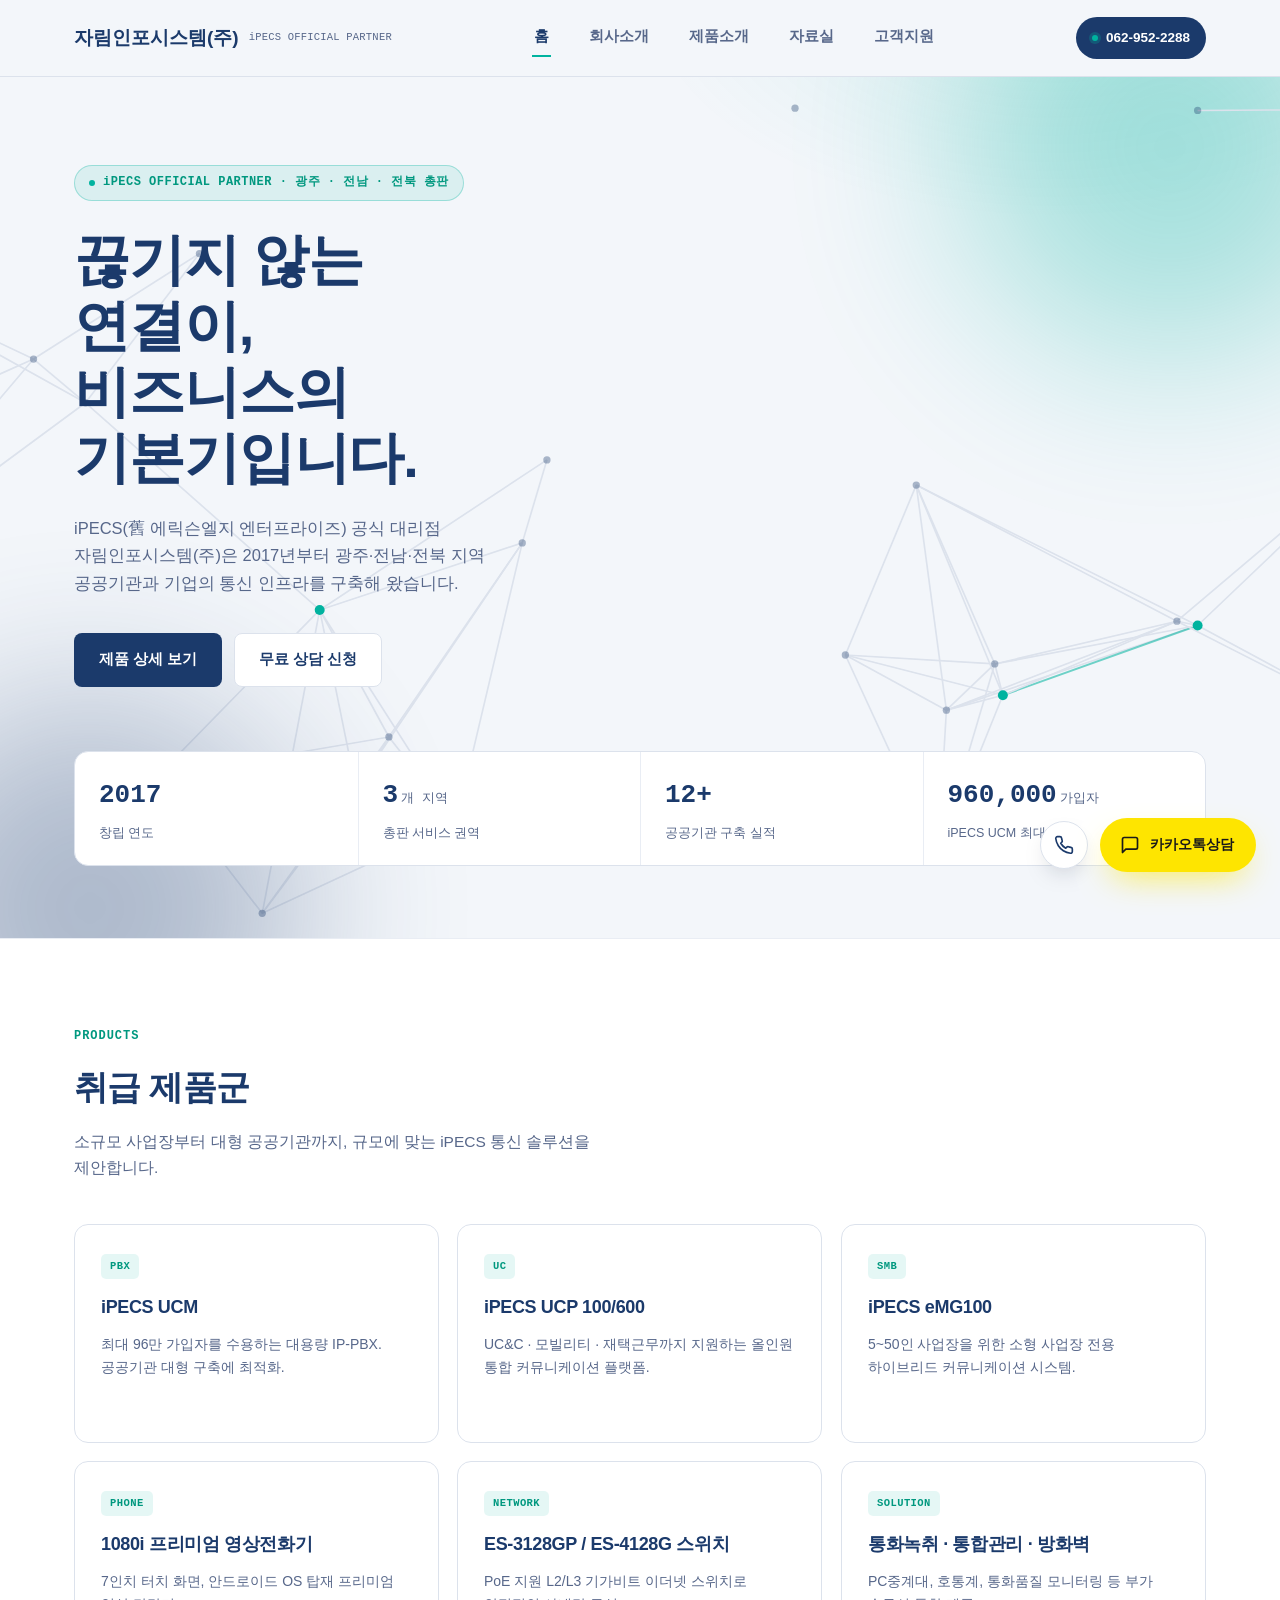
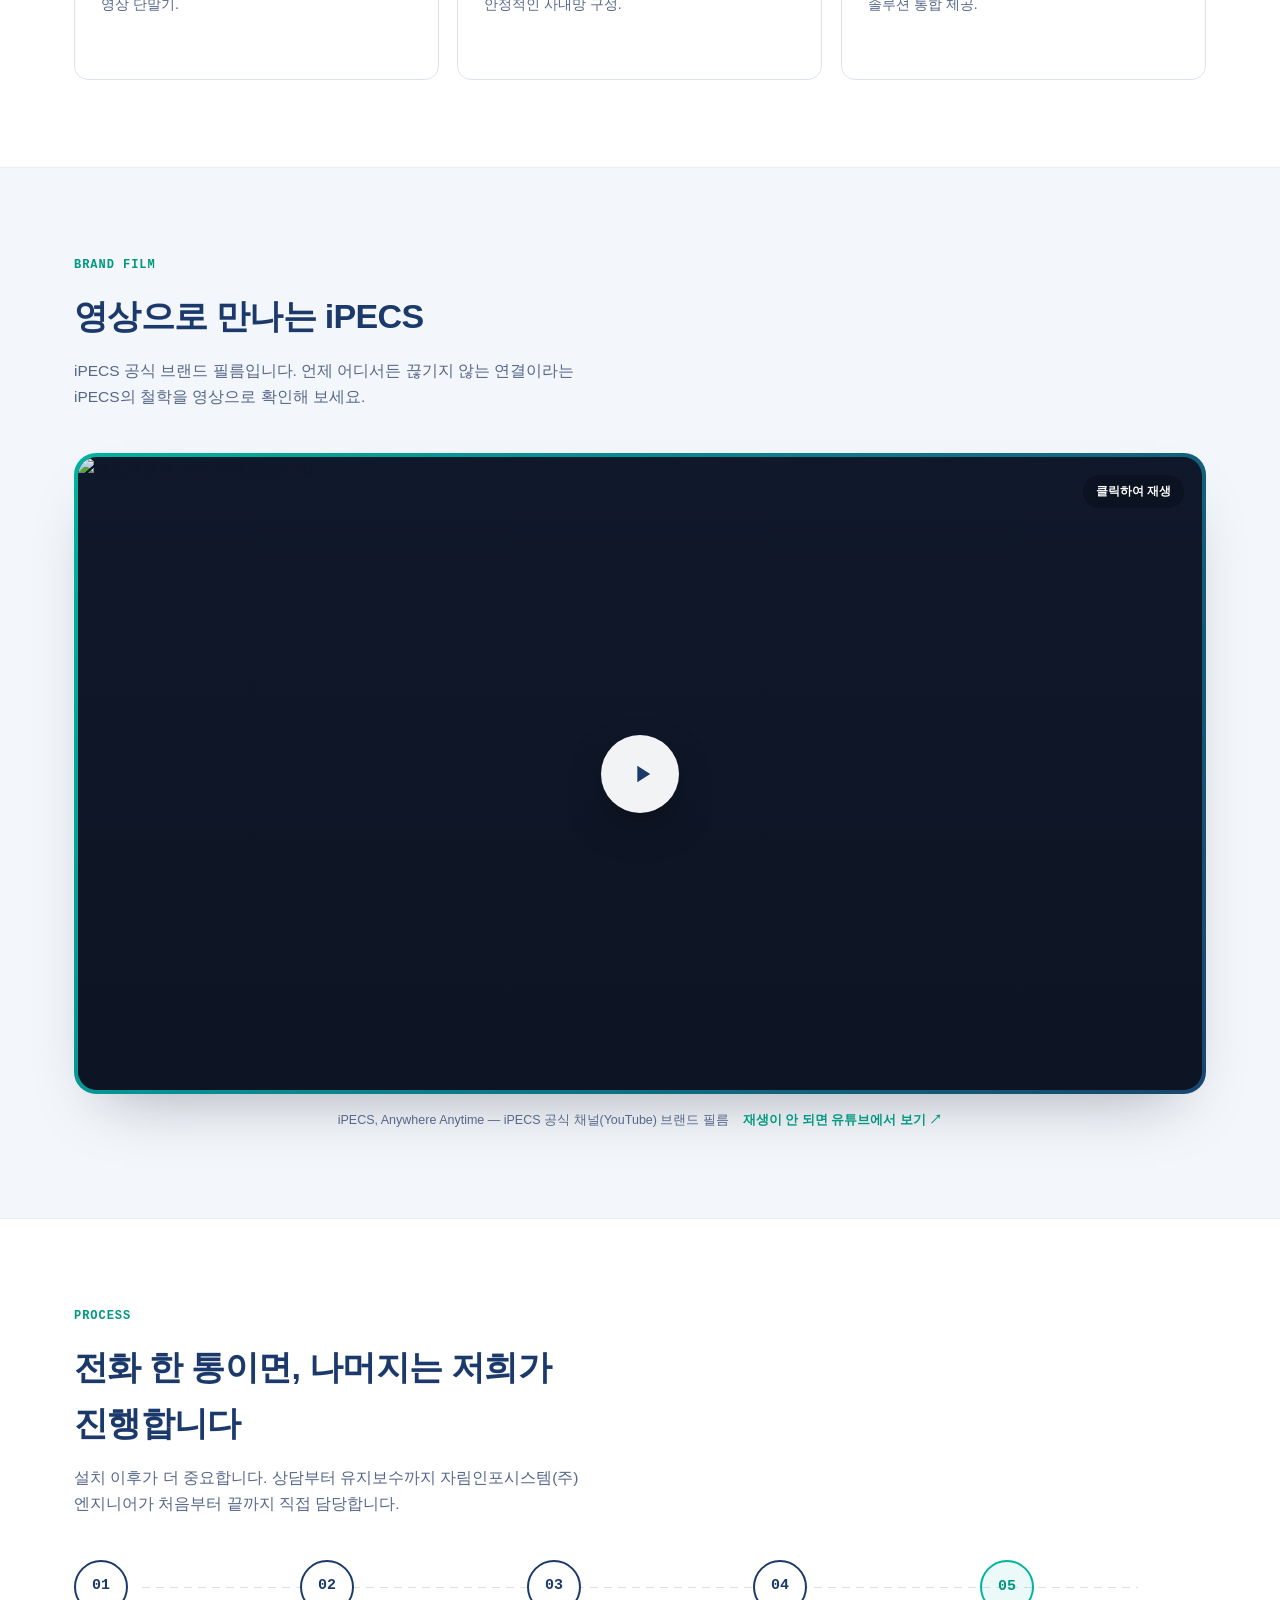
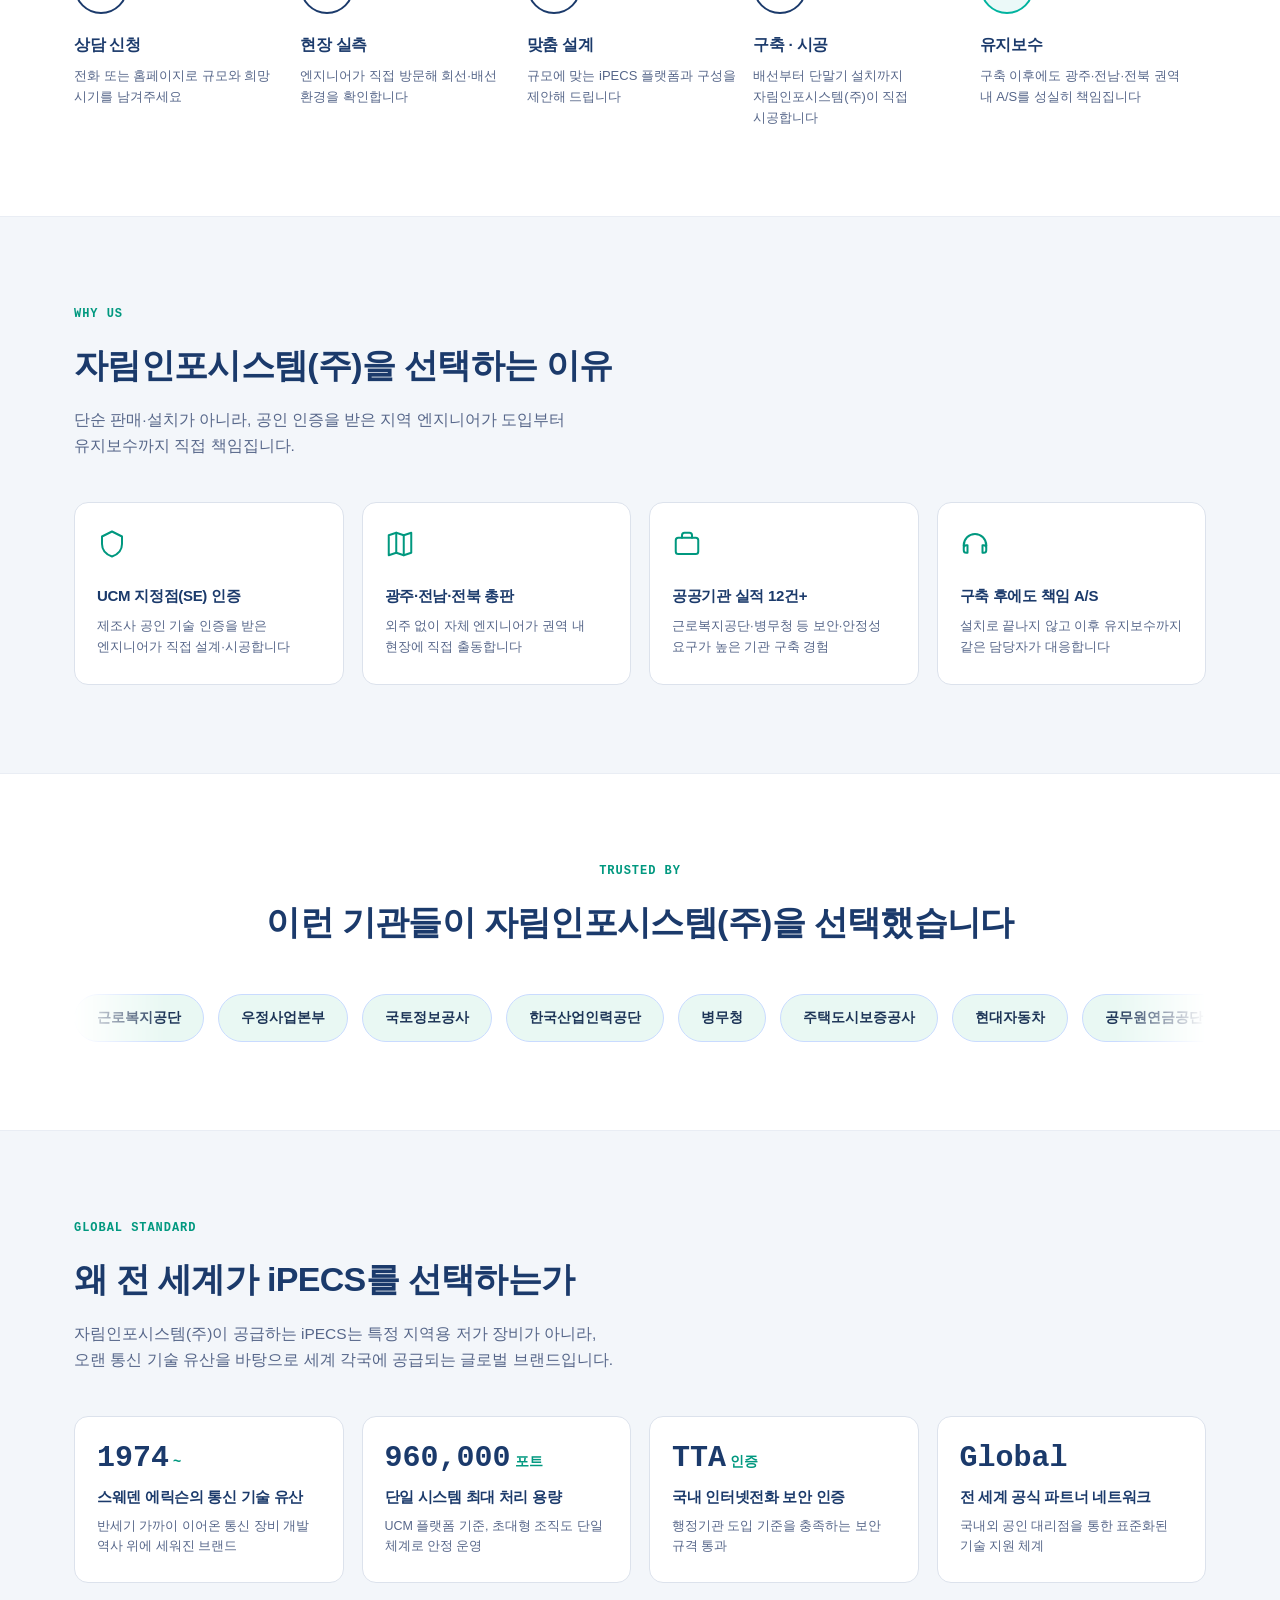
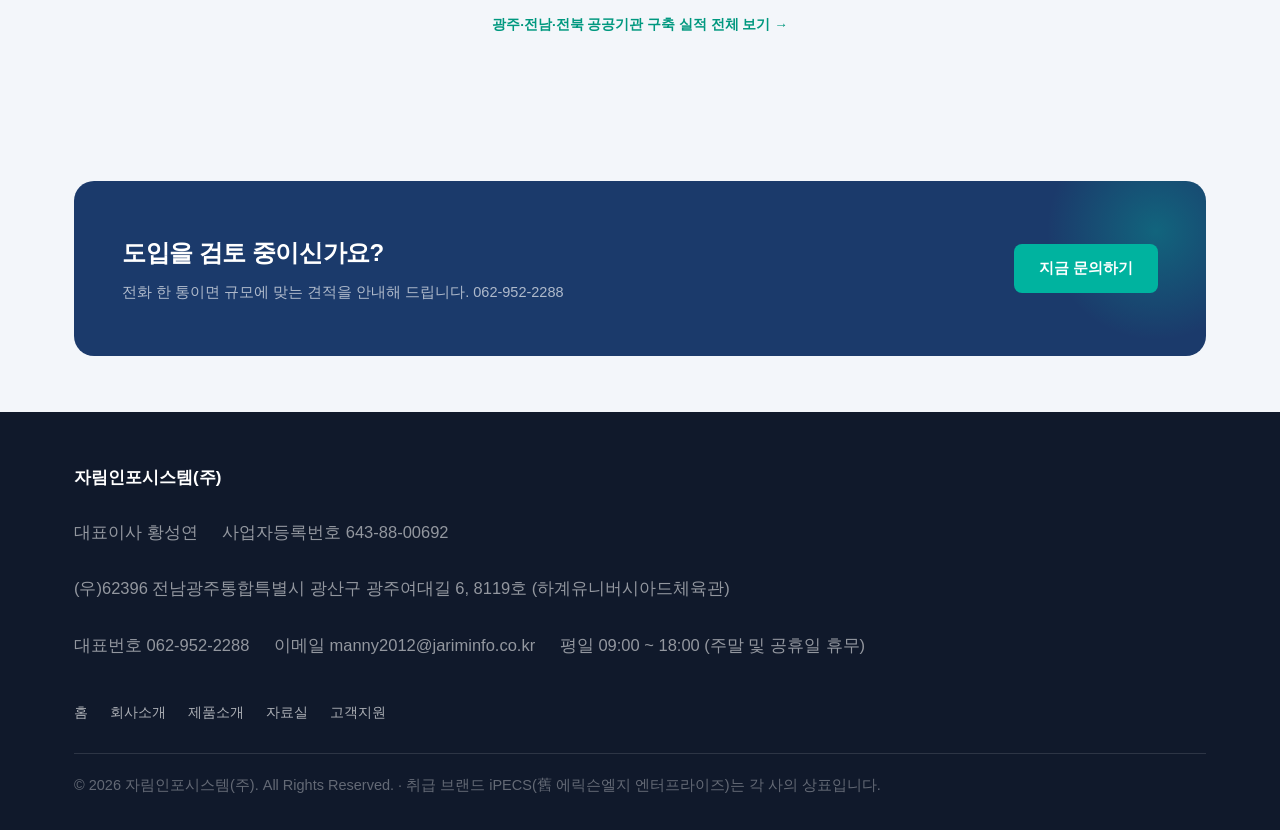
==== index.html @ b157ff7c "Add files via upload" ====
<!DOCTYPE html>
<html lang="ko">
<head>
<meta charset="UTF-8">
<meta name="viewport" content="width=device-width, initial-scale=1.0">
<title>자림인포시스템(주) | iPECS 공식 파트너 · 광주·전남·전북 총판</title>
<meta name="description" content="자림인포시스템(주)은 iPECS(舊 에릭슨엘지 엔터프라이즈) 공식 대리점으로, 2017년부터 광주·전남·전북 지역 공공기관과 기업에 통합 커뮤니케이션 솔루션을 구축해 왔습니다.">

<link rel="preconnect" href="https://cdn.jsdelivr.net">
<link rel="stylesheet" as="style" crossorigin href="https://cdn.jsdelivr.net/gh/orioncactus/pretendard@v1.3.9/dist/web/static/pretendard.min.css">
<link rel="stylesheet" href="https://cdn.jsdelivr.net/npm/jetbrains-mono@1.0.6/css/jetbrains-mono.min.css">
<link rel="icon" type="image/svg+xml" href="favicon.svg">
<link rel="canonical" href="https://www.jariminfo.co.kr/">
<meta name="theme-color" content="#1B3A6B">
<meta name="keywords" content="iPECS, 아이펙스, 광주 전화 설치, 전남 전화 설치, 전북 전화 설치, IP-PBX, 인터넷전화, 자림인포시스템(주)">
<meta property="og:type" content="website">
<meta property="og:site_name" content="자림인포시스템(주)">
<meta property="og:title" content="자림인포시스템(주) | iPECS 공식 파트너 · 광주·전남·전북 총판">
<meta property="og:description" content="자림인포시스템(주)은 iPECS(舊 에릭슨엘지 엔터프라이즈) 공식 대리점으로, 2017년부터 광주·전남·전북 지역 공공기관과 기업에 통합 커뮤니케이션 솔루션을 구축해 왔습니다.">
<meta property="og:url" content="https://www.jariminfo.co.kr/">
<meta property="og:locale" content="ko_KR">
<meta property="og:image" content="https://www.jariminfo.co.kr/assets/img/og-image.png">
<meta property="og:image:width" content="1200">
<meta property="og:image:height" content="630">
<meta name="twitter:card" content="summary_large_image">
<meta name="twitter:title" content="자림인포시스템(주) | iPECS 공식 파트너 · 광주·전남·전북 총판">
<meta name="twitter:image" content="https://www.jariminfo.co.kr/assets/img/og-image.png">
<meta name="twitter:description" content="자림인포시스템(주)은 iPECS(舊 에릭슨엘지 엔터프라이즈) 공식 대리점으로, 2017년부터 광주·전남·전북 지역 공공기관과 기업에 통합 커뮤니케이션 솔루션을 구축해 왔습니다.">
<link rel="stylesheet" href="css/style.css">
<script type="application/ld+json">
{
  "@context": "https://schema.org",
  "@type": "LocalBusiness",
  "name": "자림인포시스템(주)",
  "alternateName": "JARIM INFO SYSTEM Co., Ltd.",
  "url": "https://www.jariminfo.co.kr/",
  "logo": "https://www.jariminfo.co.kr/favicon.svg",
  "image": "https://www.jariminfo.co.kr/assets/img/og-image.png",
  "telephone": "+82-62-952-2288",
  "priceRange": "문의",
  "address": {
    "@type": "PostalAddress",
    "streetAddress": "광주여대길 6, 8119호 (하계유니버시아드체육관)",
    "addressLocality": "광산구",
    "addressRegion": "전남광주통합특별시",
    "postalCode": "62396",
    "addressCountry": "KR"
  },
  "areaServed": ["전남광주통합특별시", "전라북도"],
  "foundingDate": "2017",
  "description": "iPECS 공식 파트너 자림인포시스템(주)은 광주·전남·전북 지역 공공기관과 기업을 대상으로 통합 커뮤니케이션 솔루션을 설계·시공·유지보수합니다.",
  "openingHours": "Mo-Fr 09:00-18:00"
}
</script>
</head>
<body>

<div id="site-header-mount"></div>

<section class="hero">
  <div id="hero-node-field"></div>
  <div class="wrap">
    <div id="hero-mount"></div>
    <div class="statbar" id="stats-mount"></div>
  </div>
</section>

<section class="section section-alt">
  <div class="wrap">
    <div class="section-head">
      <span class="kicker">Products</span>
      <h2>취급 제품군</h2>
      <p>소규모 사업장부터 대형 공공기관까지, 규모에 맞는 iPECS 통신 솔루션을 제안합니다.</p>
    </div>
    <div class="grid-3" id="product-summary-mount"></div>
  </div>
</section>

<section class="section">
  <div class="wrap">
    <div id="video-section-mount"></div>
  </div>
</section>

<section class="section section-alt">
  <div class="wrap">
    <div id="process-mount"></div>
  </div>
</section>

<section class="section">
  <div class="wrap">
    <div class="section-head">
      <span class="kicker">Why Us</span>
      <h2>자림인포시스템(주)을 선택하는 이유</h2>
      <p>단순 판매·설치가 아니라, 공인 인증을 받은 지역 엔지니어가 도입부터 유지보수까지 직접 책임집니다.</p>
    </div>
    <div class="diff-grid" id="differentiators-mount"></div>
  </div>
</section>

<section class="section section-alt trust-section">
  <div class="wrap">
    <div id="trust-strip-mount"></div>
  </div>
</section>

<section class="section">
  <div class="wrap">
    <div id="why-ipecs-mount"></div>
  </div>
</section>

<section class="section-tight">
  <div class="wrap">
    <div id="cta-band-mount"></div>
  </div>
</section>

<div id="site-footer-mount"></div>

<script src="js/site-data.js"></script>
<script src="js/main.js"></script>
</body>
</html>
---- css/style.css ----
/* =====================================================================
   자림인포시스템(주) — 스타일시트
   ⚠ 디자인 파일입니다. 문구 수정은 js/site-data.js 에서 해주세요.
   ===================================================================== */

:root {
  --ink:      #10192B;
  --navy:     #1B3A6B;
  --navy-2:   #223F73;
  --steel:    #57678A;
  --signal:   #00B39F;
  --signal-d: #00987F;
  --paper:    #F3F6FA;
  --white:    #FFFFFF;
  --line:     #DCE2EC;
  --line-2:   #E9EDF4;
  --kakao-yellow: #FEE500;
  --kakao-ink:    #191919;

  --font-body: 'Pretendard', -apple-system, BlinkMacSystemFont, 'Malgun Gothic', sans-serif;
  --font-mono: 'JetBrains Mono', 'Consolas', monospace;

  --maxw: 1180px;
}

* { box-sizing: border-box; }
html { scroll-behavior: smooth; }
body {
  margin: 0;
  font-family: var(--font-body);
  color: var(--ink);
  background: var(--paper);
  line-height: 1.65;
  -webkit-font-smoothing: antialiased;
  word-break: keep-all;
  overflow-wrap: break-word;
}
img { max-width: 100%; display: block; }
a { color: inherit; text-decoration: none; }
ul { margin: 0; padding: 0; list-style: none; }
h1, h2, h3, h4 { margin: 0; font-weight: 800; letter-spacing: -0.02em; }
p { margin: 0; }
button { font-family: inherit; cursor: pointer; }

@media (prefers-reduced-motion: reduce) {
  .pcard-img, .product-detail-img, .pcard-img img, .product-detail-img img, .brand-logo {
    animation: none !important;
    transition: none !important;
  }
}

.wrap {
  max-width: var(--maxw);
  margin: 0 auto;
  padding: 0 24px;
}

.mono { font-family: var(--font-mono); }

/* -------------------- 공통: 헤더 -------------------- */
.site-header {
  position: sticky;
  top: 0;
  z-index: 50;
  background: rgba(243, 246, 250, 0.88);
  backdrop-filter: blur(10px);
  border-bottom: 1px solid var(--line);
}
.site-header .wrap {
  display: flex;
  align-items: center;
  justify-content: space-between;
  height: 76px;
}
.brand {
  display: flex;
  align-items: center;
  gap: 10px;
  font-weight: 800;
  font-size: 19px;
  color: var(--navy);
}
.brand-logo {
  height: 26px;
  width: auto;
  object-fit: contain;
  transition: transform .25s cubic-bezier(.16,1,.3,1);
}
.brand:hover .brand-logo { transform: scale(1.08); }
.brand .brand-en {
  font-family: var(--font-mono);
  font-size: 10.5px;
  font-weight: 500;
  color: var(--steel);
  letter-spacing: 0.02em;
}
.brand .dot { color: inherit; }

.main-nav { display: flex; align-items: center; gap: 36px; }
.main-nav a {
  font-size: 14.5px;
  font-weight: 600;
  color: var(--steel);
  padding: 6px 2px;
  border-bottom: 2px solid transparent;
  transition: color .15s ease, border-color .15s ease;
}
.main-nav a:hover,
.main-nav a.active {
  color: var(--navy);
  border-bottom-color: var(--signal);
}
.header-cta {
  display: inline-flex;
  align-items: center;
  gap: 8px;
  background: var(--navy);
  color: var(--white);
  font-size: 13.5px;
  font-weight: 700;
  padding: 10px 16px;
  border-radius: 999px;
  white-space: nowrap;
}
.header-cta .ping {
  width: 6px; height: 6px; border-radius: 50%;
  background: var(--signal);
  box-shadow: 0 0 0 3px rgba(0,179,159,0.25);
}
.nav-toggle { display: none; }

/* -------------------- 공통: 히어로 배경(노드 다이어그램) -------------------- */
.node-field {
  position: absolute;
  inset: 0;
  overflow: hidden;
  pointer-events: none;
}
.node-field svg { width: 100%; height: 100%; }
.node-field .ln { stroke: var(--line); stroke-width: 1; }
.node-field .ln-live { stroke: var(--signal); stroke-width: 1.2; opacity: 0.55; }
.node-field .nd { fill: var(--navy); opacity: 0.35; }
.node-field .nd-live { fill: var(--signal); }

/* -------------------- 히어로 (홈) -------------------- */
.hero {
  position: relative;
  padding: 88px 0 72px;
  overflow: hidden;
  background:
    radial-gradient(680px 380px at 82% -10%, rgba(0,179,159,0.10), transparent 60%),
    var(--paper);
}
.hero::before,
.hero::after {
  content: '';
  position: absolute;
  width: 420px;
  height: 420px;
  border-radius: 50%;
  filter: blur(90px);
  opacity: 0.32;
  pointer-events: none;
  z-index: 0;
}
.hero::before { background: var(--signal); top: -140px; right: -100px; animation: drift-a 16s ease-in-out infinite; }
.hero::after { background: var(--navy); bottom: -180px; left: -120px; animation: drift-b 20s ease-in-out infinite; }
@keyframes drift-a {
  0%, 100% { transform: translate(0, 0) scale(1); }
  50% { transform: translate(-50px, 40px) scale(1.12); }
}
@keyframes drift-b {
  0%, 100% { transform: translate(0, 0) scale(1); }
  50% { transform: translate(40px, -30px) scale(1.08); }
}
@media (prefers-reduced-motion: reduce) {
  .hero::before, .hero::after { animation: none; }
}
.hero .wrap { position: relative; z-index: 2; }
.eyebrow {
  display: inline-flex;
  align-items: center;
  gap: 8px;
  font-family: var(--font-mono);
  font-size: 12px;
  font-weight: 600;
  letter-spacing: 0.04em;
  color: var(--signal-d);
  background: rgba(0,179,159,0.10);
  border: 1px solid rgba(0,179,159,0.30);
  padding: 7px 14px;
  border-radius: 999px;
  margin-bottom: 26px;
}
.eyebrow::before {
  content: '';
  width: 6px; height: 6px; border-radius: 50%;
  background: var(--signal);
}
.hero h1 {
  font-size: clamp(34px, 5vw, 56px);
  line-height: 1.18;
  color: var(--navy);
  max-width: 15ch;
}
.hero h1 span { display: block; }
.hero p.desc {
  margin-top: 24px;
  max-width: 46ch;
  font-size: 16.5px;
  color: var(--steel);
}
.hero-cta {
  margin-top: 36px;
  display: flex;
  gap: 12px;
  flex-wrap: wrap;
}
.btn {
  display: inline-flex;
  align-items: center;
  gap: 8px;
  padding: 14px 24px;
  border-radius: 8px;
  font-weight: 700;
  font-size: 14.5px;
  border: 1px solid transparent;
  transition: transform .15s ease, box-shadow .15s ease, background .15s ease;
  position: relative;
  overflow: hidden;
  isolation: isolate;
}
.btn::after {
  content: '';
  position: absolute;
  inset: 0;
  left: -60%;
  width: 45%;
  background: linear-gradient(120deg, transparent, rgba(255,255,255,0.45), transparent);
  transform: skewX(-20deg);
  transition: left .55s ease;
  z-index: 1;
  pointer-events: none;
}
.btn:hover::after { left: 130%; }
.btn-ghost::after { background: linear-gradient(120deg, transparent, rgba(27,58,107,0.12), transparent); }
.btn-primary { background: var(--navy); color: var(--white); }
.btn-primary:hover { background: var(--navy-2); box-shadow: 0 10px 24px -10px rgba(27,58,107,0.55); }
.btn-ghost { background: var(--white); color: var(--navy); border-color: var(--line); }
.btn-ghost:hover { border-color: var(--navy); }
.btn-signal { background: var(--signal); color: var(--white); }
.btn-signal:hover { background: var(--signal-d); }

/* -------------------- 상태판(스펙시트 스타일 스탯) -------------------- */
.statbar {
  margin-top: 64px;
  border: 1px solid var(--line);
  border-radius: 14px;
  background: var(--white);
  display: grid;
  grid-template-columns: repeat(4, 1fr);
  overflow: hidden;
}
.stat {
  padding: 22px 24px;
  border-left: 1px solid var(--line-2);
}
.stat:first-child { border-left: none; }
.stat .stat-value {
  font-family: var(--font-mono);
  font-size: 26px;
  font-weight: 700;
  color: var(--navy);
}
.stat .stat-value .unit { font-size: 13px; color: var(--steel); font-weight: 500; margin-left: 3px; }
.stat .stat-label { margin-top: 6px; font-size: 12.5px; color: var(--steel); }

/* -------------------- 섹션 공통 -------------------- */
.section { padding: 88px 0; }
.section-tight { padding: 56px 0; }
.section-alt { background: var(--white); border-top: 1px solid var(--line-2); border-bottom: 1px solid var(--line-2); }

.section-head { margin-bottom: 44px; max-width: 62ch; }
.kicker {
  font-family: var(--font-mono);
  font-size: 12px;
  font-weight: 700;
  letter-spacing: 0.08em;
  color: var(--signal-d);
  text-transform: uppercase;
  display: block;
  margin-bottom: 12px;
}
.section-head h2 {
  font-size: clamp(24px, 3vw, 34px);
  color: var(--navy);
}
.section-head p { margin-top: 14px; color: var(--steel); font-size: 15.5px; }

/* -------------------- 제품 카드 그리드 -------------------- */
.grid-3 { display: grid; grid-template-columns: repeat(3, 1fr); gap: 18px; perspective: 1000px; }
.grid-2 { display: grid; grid-template-columns: repeat(2, 1fr); gap: 18px; }

.pcard {
  display: block;
  background: var(--white);
  border: 1px solid var(--line);
  border-radius: 14px;
  padding: 26px;
  transition: transform .15s ease, box-shadow .25s ease, border-color .15s ease;
  position: relative;
  will-change: transform;
  cursor: pointer;
}
.pcard-more {
  display: inline-flex;
  align-items: center;
  gap: 4px;
  margin-top: 14px;
  font-size: 12.5px;
  font-weight: 700;
  color: var(--signal-d);
  opacity: 0;
  transform: translateX(-4px);
  transition: opacity .2s ease, transform .2s ease;
}
.pcard:hover .pcard-more { opacity: 1; transform: translateX(0); }
.pcard-img {
  height: 140px;
  margin: -26px -26px 20px;
  border-radius: 14px 14px 0 0;
  background: linear-gradient(100deg, var(--paper) 40%, var(--line-2) 50%, var(--paper) 60%);
  background-size: 220% 100%;
  animation: img-shimmer 1.6s ease-in-out infinite;
  border-bottom: 1px solid var(--line-2);
  display: flex;
  align-items: center;
  justify-content: center;
  overflow: hidden;
  opacity: 0;
  transform: translateY(10px);
  transition: opacity .6s ease, transform .6s cubic-bezier(.16,1,.3,1);
}
.pcard-img.in-view {
  opacity: 1;
  transform: translateY(0);
}
.pcard-img.img-ready {
  animation: float-soft 5.5s ease-in-out infinite;
  background: var(--paper);
}
.pcard:nth-child(2) .pcard-img.img-ready { animation-delay: .3s; }
.pcard:nth-child(3) .pcard-img.img-ready { animation-delay: .6s; }
.pcard:nth-child(4) .pcard-img.img-ready { animation-delay: .9s; }
.pcard:nth-child(5) .pcard-img.img-ready { animation-delay: 1.2s; }
.pcard:nth-child(6) .pcard-img.img-ready { animation-delay: 1.5s; }
.pcard-img img {
  max-height: 100px;
  max-width: 80%;
  object-fit: contain;
  opacity: 0;
  transform: scale(1.08);
  transition: opacity .5s ease, transform .5s cubic-bezier(.16,1,.3,1);
}
.pcard-img img.loaded { opacity: 1; transform: scale(1); }
.pcard:hover .pcard-img img.loaded { transform: scale(1.1) rotate(-1deg); }

@keyframes img-shimmer {
  0% { background-position: 140% 0; }
  100% { background-position: -40% 0; }
}
@keyframes float-soft {
  0%, 100% { transform: translateY(0); }
  50% { transform: translateY(-6px); }
}
.pcard:hover {
  transform: translateY(-3px);
  border-color: rgba(0,179,159,0.4);
  box-shadow: 0 22px 44px -22px rgba(0,179,159,0.45), 0 10px 24px -14px rgba(16,25,43,0.3);
}
.pcard .tag {
  font-family: var(--font-mono);
  font-size: 10.5px;
  font-weight: 700;
  letter-spacing: 0.04em;
  color: var(--signal-d);
  background: rgba(0,179,159,0.10);
  padding: 4px 9px;
  border-radius: 5px;
  display: inline-block;
}
.pcard h3 { margin-top: 14px; font-size: 18px; color: var(--navy); }
.pcard p { margin-top: 10px; font-size: 14px; color: var(--steel); }

/* -------------------- 브랜드 안내 배너 -------------------- */
.brand-notice {
  border: 1px solid rgba(27,58,107,0.18);
  background: linear-gradient(135deg, rgba(27,58,107,0.05), rgba(0,179,159,0.06));
  border-radius: 16px;
  padding: 32px 34px;
  display: grid;
  grid-template-columns: 190px 1fr;
  gap: 28px;
  align-items: start;
}
.brand-notice .badge-col {
  display: flex; flex-direction: column; gap: 10px;
}
.rename-chip {
  font-family: var(--font-mono);
  font-size: 12px;
  font-weight: 600;
  color: var(--steel);
  background: var(--white);
  border: 1px solid var(--line);
  padding: 8px 10px;
  border-radius: 8px;
  text-align: center;
}
.rename-arrow { text-align: center; color: var(--signal-d); font-size: 13px; font-weight: 700; }
.rename-chip.now { color: var(--navy); border-color: var(--signal); background: rgba(0,179,159,0.08); }
.brand-notice h3 { font-size: 17px; color: var(--navy); margin-bottom: 10px; }
.brand-notice p { font-size: 14.5px; color: var(--steel); }

/* -------------------- 브랜드 필름(썸네일 클릭 → 유튜브 재생) -------------------- */
.video-frame-wrap {
  padding: 4px;
  border-radius: 22px;
  background: linear-gradient(120deg, var(--signal), var(--navy), var(--signal));
  background-size: 220% 220%;
  animation: gradient-pan 7s ease infinite;
  box-shadow: 0 30px 60px -30px rgba(16,25,43,0.35);
}
@keyframes gradient-pan {
  0% { background-position: 0% 50%; }
  50% { background-position: 100% 50%; }
  100% { background-position: 0% 50%; }
}
.video-frame {
  position: relative;
  display: block;
  padding-top: 56.25%;
  height: 0;
  border-radius: 19px;
  overflow: hidden;
  background: var(--ink);
}
.video-frame--facade { cursor: pointer; }
.video-frame--facade:focus-visible { outline: 3px solid var(--signal); outline-offset: 3px; }
.video-frame iframe {
  position: absolute;
  inset: 0;
  width: 100%;
  height: 100%;
  border: 0;
}
.video-frame img {
  position: absolute;
  inset: 0;
  width: 100%;
  height: 100%;
  object-fit: cover;
  transition: transform .4s ease, filter .4s ease;
}
.video-frame--facade:hover img { transform: scale(1.035); filter: brightness(.62); }
.video-frame--facade::after {
  content: '';
  position: absolute; inset: 0;
  background: linear-gradient(180deg, rgba(10,16,28,0.05) 0%, rgba(10,16,28,0.5) 100%);
}
.video-play-btn {
  position: absolute; top: 50%; left: 50%; z-index: 2;
  transform: translate(-50%, -50%);
  width: 78px; height: 78px; border-radius: 50%;
  background: rgba(255,255,255,0.95);
  display: flex; align-items: center; justify-content: center;
  box-shadow: 0 16px 40px -12px rgba(0,0,0,0.55);
  transition: transform .25s ease, background .25s ease;
}
.video-play-btn svg { width: 28px; height: 28px; color: var(--navy); margin-left: 4px; }
.video-frame--facade:hover .video-play-btn { transform: translate(-50%, -50%) scale(1.08); background: var(--white); }
.video-frame__badge {
  position: absolute; top: 18px; right: 18px; z-index: 2;
  font-size: 11.5px; font-weight: 700; color: var(--white);
  background: rgba(10,16,28,0.55); backdrop-filter: blur(4px);
  padding: 7px 13px; border-radius: 999px;
  display: flex; align-items: center; gap: 6px;
}
.video-caption {
  margin-top: 16px;
  font-size: 12.5px;
  color: var(--steel);
  text-align: center;
  display: flex;
  flex-wrap: wrap;
  justify-content: center;
  align-items: center;
  gap: 6px 14px;
}
.video-fallback-link {
  font-weight: 700;
  color: var(--signal-d);
  white-space: nowrap;
}
.video-fallback-link:hover { text-decoration: underline; }
@media (prefers-reduced-motion: reduce) {
  .video-frame-wrap { animation: none; }
  .video-frame--facade:hover img { transform: none; }
}

/* -------------------- 타임라인(연혁) -------------------- */
.timeline { position: relative; padding-left: 28px; }
.timeline::before {
  content: '';
  position: absolute; left: 5px; top: 6px; bottom: 6px;
  width: 1px; background: var(--line);
}
.tl-item { position: relative; padding-bottom: 30px; }
.tl-item:last-child { padding-bottom: 0; }
.tl-item::before {
  content: '';
  position: absolute; left: -28px; top: 4px;
  width: 11px; height: 11px; border-radius: 50%;
  background: var(--white); border: 2px solid var(--signal);
}
.tl-year {
  font-family: var(--font-mono);
  font-weight: 700;
  color: var(--signal-d);
  font-size: 13px;
  margin-bottom: 4px;
}
.tl-text { font-size: 15.5px; color: var(--ink); }

/* -------------------- 실적 리스트(회사소개) -------------------- */
.achv-table { border-top: 1px solid var(--line); }
.achv-row {
  display: grid;
  grid-template-columns: 90px 1fr;
  gap: 20px;
  padding: 16px 0;
  border-bottom: 1px solid var(--line-2);
}
.achv-row .yy { font-family: var(--font-mono); font-weight: 700; color: var(--steel); }
.achv-row .tx { font-size: 15px; }

/* -------------------- 제품 상세(제품소개 페이지) -------------------- */
.product-detail {
  background: var(--white);
  border: 1px solid var(--line);
  border-radius: 16px;
  padding: 36px;
  margin-bottom: 22px;
  scroll-margin-top: 96px;
  display: grid;
  grid-template-columns: 220px 1fr;
  gap: 32px;
  align-items: start;
}
.product-detail-img {
  height: 200px;
  border-radius: 12px;
  background: linear-gradient(100deg, var(--paper) 40%, var(--line-2) 50%, var(--paper) 60%);
  background-size: 220% 100%;
  animation: img-shimmer 1.6s ease-in-out infinite;
  border: 1px solid var(--line-2);
  display: flex;
  align-items: center;
  justify-content: center;
  overflow: hidden;
  position: sticky;
  top: 96px;
  opacity: 0;
  transform: translateY(10px) scale(.97);
  transition: opacity .6s ease, transform .6s cubic-bezier(.16,1,.3,1);
}
.product-detail-img.in-view {
  opacity: 1;
  transform: translateY(0) scale(1);
}
.product-detail-img.img-ready {
  animation: float-soft 6s ease-in-out infinite;
  background: var(--paper);
}
.product-detail-img img {
  max-height: 160px;
  max-width: 85%;
  object-fit: contain;
  opacity: 0;
  transform: scale(1.1);
  transition: opacity .5s ease, transform .6s cubic-bezier(.16,1,.3,1);
}
.product-detail-img img.loaded { opacity: 1; transform: scale(1); }
.product-detail:hover .product-detail-img img.loaded { transform: scale(1.08) rotate(1deg); }
.product-detail-body { min-width: 0; }
.product-detail .cat {
  font-family: var(--font-mono);
  font-size: 11.5px;
  font-weight: 700;
  color: var(--signal-d);
  letter-spacing: 0.04em;
  text-transform: uppercase;
}
.product-detail h3 { font-size: 24px; color: var(--navy); margin-top: 8px; }
.product-detail .tagline { color: var(--steel); font-size: 15px; margin-top: 6px; }
.product-detail .desc { margin-top: 18px; font-size: 15px; color: var(--ink); max-width: 72ch; }
.spec-table { margin-top: 24px; border-top: 1px solid var(--line-2); }
.spec-row {
  display: grid;
  grid-template-columns: 200px 1fr;
  gap: 20px;
  padding: 13px 0;
  border-bottom: 1px solid var(--line-2);
  font-size: 14px;
}
.spec-row .k { font-family: var(--font-mono); font-weight: 700; color: var(--navy); font-size: 12.5px; }
.spec-row .v { color: var(--steel); }

/* 제품 목차(사이드 이동) */
.product-jump {
  display: flex; flex-wrap: wrap; gap: 8px;
  margin-bottom: 40px;
}
.product-jump a {
  border: 1px solid var(--line);
  background: var(--white);
  padding: 9px 14px;
  border-radius: 999px;
  font-size: 13px;
  font-weight: 600;
  color: var(--steel);
}
.product-jump a:hover { border-color: var(--signal); color: var(--navy); }

/* -------------------- 연락처 페이지 -------------------- */
.contact-grid {
  display: grid;
  grid-template-columns: 1fr 1fr;
  gap: 22px;
}
.info-card {
  background: var(--white);
  border: 1px solid var(--line);
  border-radius: 16px;
  padding: 32px;
}
.info-row {
  display: grid;
  grid-template-columns: 96px 1fr;
  gap: 14px;
  padding: 14px 0;
  border-bottom: 1px solid var(--line-2);
  font-size: 14.5px;
}
.info-row:last-child { border-bottom: none; }
.info-row .k { font-family: var(--font-mono); font-size: 12px; font-weight: 700; color: var(--signal-d); padding-top: 2px; }
.info-row .v { color: var(--ink); }
.info-row .v a { color: var(--navy); font-weight: 700; }

/* -------------------- 고객지원: 협력사 링크 -------------------- */
.partner-links-grid {
  display: grid;
  grid-template-columns: repeat(2, minmax(0, 1fr));
  gap: 14px;
}
.partner-link-card {
  position: relative;
  display: flex;
  flex-direction: column;
  gap: 7px;
  min-height: 132px;
  padding: 18px 52px 18px 18px;
  background: var(--white);
  border: 1px solid var(--line);
  border-radius: 14px;
  transition: border-color .2s ease, background .2s ease, transform .15s ease, box-shadow .2s ease;
}
.partner-link-card:hover {
  border-color: rgba(0,179,159,0.45);
  background: var(--paper);
  transform: translateY(-2px);
  box-shadow: 0 12px 28px -18px rgba(27,58,107,0.4);
}
.partner-link-card__visual {
  width: 38px;
  height: 38px;
  overflow: hidden;
  border-radius: 10px;
  background: rgba(0,179,159,0.10);
  color: var(--signal-d);
  display: flex;
  align-items: center;
  justify-content: center;
  margin-bottom: 2px;
}
.partner-link-card__visual svg {
  width: 22px;
  height: 22px;
  display: block;
}
.partner-link-card__label {
  font-family: var(--font-mono);
  font-size: 11px;
  font-weight: 800;
  letter-spacing: .06em;
  color: var(--signal-d);
}
.partner-link-card__name { color: var(--navy); font-size: 15px; font-weight: 700; }
.partner-link-card__arrow {
  position: absolute;
  top: 21px;
  right: 21px;
  color: var(--signal-d);
  font-size: 18px;
  font-weight: 700;
}
@media (max-width: 640px) {
  .partner-links-grid { grid-template-columns: 1fr; }
}

/* -------------------- 고객지원: 찾아오시는 길 -------------------- */
.directions-card {
  background: var(--white);
  border: 1px solid var(--line);
  border-radius: 16px;
  padding: 24px;
  display: grid;
  grid-template-columns: 1.1fr 1fr;
  gap: 28px;
  align-items: stretch;
}
.map-frame {
  position: relative;
  width: 100%;
  min-height: 280px;
  border-radius: 12px;
  overflow: hidden;
  border: 1px solid var(--line-2);
  background: var(--paper);
}
.map-frame iframe {
  position: absolute; inset: 0;
  width: 100%; height: 100%;
  border: 0;
}
.directions-body { display: flex; flex-direction: column; }
.directions-body .info-row { grid-template-columns: 84px 1fr; }
.directions-note {
  font-size: 13.5px;
  color: var(--steel);
  margin-top: 10px;
  line-height: 1.6;
}
.directions-actions {
  display: flex;
  flex-wrap: wrap;
  gap: 10px;
  margin-top: 20px;
}
.directions-actions .btn { padding: 10px 16px; font-size: 13.5px; }
@media (max-width: 860px) {
  .directions-card { grid-template-columns: 1fr; }
  .map-frame { min-height: 220px; }
}

.faq-item {
  border-bottom: 1px solid var(--line-2);
  padding: 20px 0;
}
.faq-item:first-child { padding-top: 0; }
.faq-q {
  font-weight: 700;
  color: var(--navy);
  font-size: 15.5px;
  display: flex;
  align-items: center;
  gap: 10px;
}
.faq-q::before { content: 'Q'; font-family: var(--font-mono); color: var(--signal-d); font-size: 13px; }
.faq-a {
  margin-top: 10px;
  color: var(--steel);
  font-size: 14.5px;
  padding-left: 24px;
}

/* -------------------- 하단 CTA 배너 -------------------- */
.cta-band {
  background: var(--navy);
  border-radius: 20px;
  padding: 52px 48px;
  display: flex;
  align-items: center;
  justify-content: space-between;
  gap: 24px;
  flex-wrap: wrap;
  position: relative;
  overflow: hidden;
}
.cta-band::after {
  content: '';
  position: absolute; right: -60px; top: -60px;
  width: 220px; height: 220px; border-radius: 50%;
  background: radial-gradient(circle, rgba(0,179,159,0.35), transparent 70%);
}
.cta-band h3 { color: var(--white); font-size: 24px; position: relative; z-index: 1; }
.cta-band p { color: rgba(255,255,255,0.65); margin-top: 8px; font-size: 14.5px; position: relative; z-index: 1; }
.cta-band .btn { position: relative; z-index: 1; }

/* -------------------- 푸터 -------------------- */
.site-footer {
  background: var(--ink);
  color: rgba(255,255,255,0.55);
  padding: 52px 0 34px;
  font-size: 13px;
}
.footer-top {
  display: flex;
  justify-content: space-between;
  gap: 40px;
  padding-bottom: 28px;
  border-bottom: 1px solid rgba(255,255,255,0.12);
  flex-wrap: wrap;
}
.footer-brand { color: var(--white); font-weight: 800; font-size: 17px; }
.footer-brand .dot { color: inherit; }
.footer-nav { display: flex; gap: 22px; flex-wrap: wrap; }
.footer-nav a { color: rgba(255,255,255,0.65); font-size: 13.5px; }
.footer-nav a:hover { color: var(--white); }
.footer-meta {
  margin-top: 22px;
  line-height: 2.1;
  font-size: 16.5px;
}
.footer-meta span { display: inline-block; margin-right: 20px; }
.footer-copy { margin-top: 20px; color: rgba(255,255,255,0.35); font-size: 14.5px; }

/* -------------------- 반응형 -------------------- */
@media (max-width: 900px) {
  .main-nav { position: fixed; inset: 76px 0 auto 0; background: var(--white); flex-direction: column; align-items: flex-start; padding: 18px 24px; gap: 4px; border-bottom: 1px solid var(--line); transform: translateY(-8px); opacity: 0; pointer-events: none; transition: all .18s ease; }
  .main-nav.open { transform: translateY(0); opacity: 1; pointer-events: auto; }
  .main-nav a { width: 100%; padding: 12px 0; border-bottom: 1px solid var(--line-2); }
  .header-cta { display: none; }
  .nav-toggle {
    display: inline-flex; align-items: center; justify-content: center;
    width: 40px; height: 40px; border-radius: 8px; border: 1px solid var(--line);
    background: var(--white);
  }
  .nav-toggle span { display: block; width: 18px; height: 2px; background: var(--navy); position: relative; }
  .nav-toggle span::before, .nav-toggle span::after { content: ''; position: absolute; left: 0; width: 18px; height: 2px; background: var(--navy); }
  .nav-toggle span::before { top: -6px; } .nav-toggle span::after { top: 6px; }

  .statbar { grid-template-columns: repeat(2, 1fr); }
  .stat:nth-child(3) { border-left: none; }
  .grid-3, .grid-2, .contact-grid, .brand-notice { grid-template-columns: 1fr; }
  .brand-notice .badge-col { flex-direction: row; align-items: center; }
  .achv-row, .spec-row, .info-row { grid-template-columns: 74px 1fr; }
  .cta-band { flex-direction: column; align-items: flex-start; }
  .product-detail { grid-template-columns: 1fr; }
  .product-detail-img { position: static; height: 160px; }
}

/* -------------------- 헤더 스크롤 그림자 -------------------- */
.site-header { transition: box-shadow .25s ease, background .25s ease; }
.site-header.is-scrolled {
  box-shadow: 0 8px 24px -16px rgba(16,25,43,0.25);
  background: rgba(243, 246, 250, 0.97);
}

/* -------------------- 도입 프로세스 -------------------- */
.process-rail {
  display: grid;
  grid-template-columns: repeat(5, 1fr);
  gap: 0;
  position: relative;
}
.process-rail::before {
  content: '';
  position: absolute; top: 27px; left: 6%; right: 6%; height: 1px;
  background: repeating-linear-gradient(90deg, var(--line) 0 8px, transparent 8px 14px);
}
.process-step {
  position: relative;
  padding: 0 16px 0 0;
  opacity: 0;
  transform: translateY(14px);
  animation: step-in .6s ease forwards;
  animation-delay: calc(var(--i) * .1s);
}
@keyframes step-in { to { opacity: 1; transform: translateY(0); } }
@media (prefers-reduced-motion: reduce) {
  .process-step { animation: none; opacity: 1; transform: none; }
}
.process-step__no {
  position: relative; z-index: 1;
  width: 54px; height: 54px; border-radius: 50%;
  background: var(--white); border: 2px solid var(--navy);
  color: var(--navy);
  display: flex; align-items: center; justify-content: center;
  font-family: var(--font-mono); font-weight: 700; font-size: 15px;
  margin-bottom: 18px;
}
.process-step:last-child .process-step__no { border-color: var(--signal); color: var(--signal-d); background: rgba(0,179,159,0.08); }
.process-step h4 { font-size: 15.5px; color: var(--navy); margin-bottom: 8px; }
.process-step p { font-size: 13px; color: var(--steel); line-height: 1.6; }

/* -------------------- 선택 이유(차별점) -------------------- */
.diff-grid { display: grid; grid-template-columns: repeat(4, 1fr); gap: 18px; }
.diff-card {
  background: var(--white); border: 1px solid var(--line); border-radius: 14px;
  padding: 26px 22px;
  transition: transform .2s ease, border-color .2s ease;
}
.diff-card:hover { transform: translateY(-3px); border-color: rgba(0,179,159,0.35); }
.diff-icon { width: 30px; height: 30px; color: var(--signal-d); margin-bottom: 16px; }
.diff-card h4 { font-size: 15px; color: var(--navy); margin-bottom: 8px; }
.diff-card p { font-size: 13px; color: var(--steel); line-height: 1.6; }

/* -------------------- 제품 비교표 -------------------- */
.compare-head { max-width: 62ch; margin-bottom: 28px; }
.compare-head h2 { font-size: clamp(20px, 2.4vw, 26px); color: var(--navy); }
.compare-head p { margin-top: 10px; color: var(--steel); font-size: 14.5px; }
.compare-table {
  border: 1px solid var(--line); border-radius: 14px; overflow: hidden; background: var(--white);
  margin-bottom: 48px;
}
.compare-row {
  display: grid; grid-template-columns: 1fr 1.3fr 1.1fr 2fr;
  gap: 16px; padding: 16px 22px; border-bottom: 1px solid var(--line-2);
  font-size: 13.5px; align-items: center;
}
.compare-row:last-child { border-bottom: none; }
.compare-row--head {
  background: var(--paper); font-weight: 700; color: var(--steel);
  font-size: 11.5px; letter-spacing: .03em; text-transform: uppercase;
  font-family: var(--font-mono);
}
.compare-pick { font-weight: 700; color: var(--signal-d); }

/* -------------------- 반응형 추가 -------------------- */
@media (max-width: 900px) {
  .process-rail { grid-template-columns: repeat(2, 1fr); row-gap: 32px; }
  .process-rail::before { display: none; }
  .diff-grid { grid-template-columns: repeat(2, 1fr); }
  .compare-row { grid-template-columns: 1fr; gap: 4px; }
  .compare-row > div::before { content: attr(data-label); display: block; font-size: 10.5px; color: var(--steel); font-weight: 700; margin-bottom: 2px; }
  .compare-row--head { display: none; }
}

/* =====================================================================
   신규 추가: 히어로 페이드인 / 플로팅버튼 / 빠른문의모달 / 모바일 하단바 / 신뢰스트립
   ===================================================================== */

/* -------------------- A. 히어로 순차 페이드인 -------------------- */
.hero-fade {
  opacity: 0;
  transform: translateY(16px);
  animation: hero-fade-in .7s cubic-bezier(.22,.68,.32,1) forwards;
  animation-delay: var(--d, 0s);
}
@keyframes hero-fade-in {
  to { opacity: 1; transform: translateY(0); }
}
@media (prefers-reduced-motion: reduce) {
  .hero-fade { animation: none; opacity: 1; transform: none; }
}

/* -------------------- B. 플로팅 버튼 (데스크톱) -------------------- */
.fab-wrap {
  position: fixed;
  right: 24px;
  bottom: 28px;
  z-index: 420;
  display: none;
  align-items: center;
  gap: 12px;
}
@media (min-width: 768px) {
  .fab-wrap { display: flex; }
}
.fab-call {
  width: 48px; height: 48px; border-radius: 50%;
  background: var(--white); border: 1px solid var(--line);
  display: flex; align-items: center; justify-content: center;
  color: var(--navy); box-shadow: 0 10px 26px -12px rgba(16,25,43,0.35);
  transition: transform .2s ease, box-shadow .2s ease;
}
.fab-call svg { width: 20px; height: 20px; }
.fab-call:hover { transform: translateY(-2px); box-shadow: 0 14px 30px -12px rgba(16,25,43,0.42); }
.fab-main {
  display: flex; align-items: center; gap: 10px;
  height: 54px; padding: 0 22px 0 20px; border-radius: 27px; border: none;
  background: var(--kakao-yellow);
  color: var(--kakao-ink); font-weight: 700; font-size: 14px;
  box-shadow: 0 14px 34px -12px rgba(254,229,0,0.75);
  cursor: pointer;
  transition: transform .2s ease, box-shadow .2s ease;
}
.fab-main svg { width: 20px; height: 20px; flex-shrink: 0; }
.fab-main:hover { transform: translateY(-2px); box-shadow: 0 18px 38px -12px rgba(254,229,0,0.9); }

/* -------------------- D. 모바일 하단 고정 바 -------------------- */
.mobile-sticky-bar {
  position: fixed; left: 0; right: 0; bottom: 0; z-index: 410;
  display: flex; gap: 10px;
  padding: 10px 14px calc(10px + env(safe-area-inset-bottom));
  background: rgba(255,255,255,0.96); backdrop-filter: blur(10px);
  border-top: 1px solid var(--line);
  box-shadow: 0 -8px 24px -16px rgba(16,25,43,0.2);
}
@media (min-width: 768px) {
  .mobile-sticky-bar { display: none; }
}
.msb-btn {
  flex: 1; display: flex; align-items: center; justify-content: center; gap: 8px;
  height: 46px; border-radius: 12px; font-size: 14px; font-weight: 700;
  border: none; cursor: pointer;
}
.msb-btn svg { width: 17px; height: 17px; }
.msb-btn--ghost { background: var(--paper); color: var(--navy); border: 1px solid var(--line); }
.msb-btn--solid { background: var(--kakao-yellow); color: var(--kakao-ink); }
body { padding-bottom: 0; }
@media (max-width: 767px) {
  body { padding-bottom: 70px; }
}

/* -------------------- B. 빠른 문의 모달 -------------------- */
.qf-overlay {
  position: fixed; inset: 0; z-index: 500;
  background: rgba(10,16,28,0.55);
  display: flex; align-items: center; justify-content: center;
  padding: 20px;
  opacity: 0; visibility: hidden;
  transition: opacity .25s ease, visibility .25s ease;
}
.qf-overlay.is-open { opacity: 1; visibility: visible; }
.qf-modal {
  position: relative;
  width: 100%; max-width: 440px;
  max-height: 90vh; overflow-y: auto;
  background: var(--white); border-radius: 20px;
  padding: 32px 28px 26px;
  transform: translateY(16px) scale(.98);
  transition: transform .25s ease;
  box-shadow: 0 40px 80px -20px rgba(0,0,0,0.35);
}
.qf-overlay.is-open .qf-modal { transform: translateY(0) scale(1); }
.qf-close {
  position: absolute; top: 16px; right: 16px;
  width: 32px; height: 32px; border-radius: 50%; border: none;
  background: var(--paper); color: var(--steel);
  display: flex; align-items: center; justify-content: center; cursor: pointer;
}
.qf-close svg { width: 16px; height: 16px; }
.qf-close:hover { background: var(--line); }
#qf-body h3 { font-size: 20px; color: var(--navy); margin: 0 0 8px; padding-right: 24px; }
.qf-desc { font-size: 13.5px; color: var(--steel); margin: 0 0 22px; }
.qf-field { margin-bottom: 14px; }
.qf-field label { display: block; font-size: 12.5px; font-weight: 700; color: var(--navy); margin-bottom: 6px; }
.qf-field label span { color: var(--signal-d); }
.qf-field input, .qf-field select, .qf-field textarea {
  width: 100%; border: 1px solid var(--line); border-radius: 10px;
  padding: 11px 13px; font-size: 14px; font-family: inherit; color: var(--ink);
  background: var(--paper); transition: border-color .2s ease, background .2s ease;
  resize: vertical;
}
.qf-field input:focus, .qf-field select:focus, .qf-field textarea:focus {
  outline: none; border-color: var(--signal); background: var(--white);
}
.qf-submit { width: 100%; margin-top: 4px; padding: 14px; font-size: 14.5px; }
.qf-submit:disabled { opacity: .65; cursor: not-allowed; }
.qf-trust { list-style: none; margin: 16px 0 0; padding: 0; display: flex; flex-direction: column; gap: 6px; }
.qf-trust li {
  font-size: 11.5px; color: var(--steel); padding-left: 18px; position: relative;
}
.qf-trust li::before {
  content: '✓'; position: absolute; left: 0; color: var(--signal-d); font-weight: 700;
}
.qf-success { text-align: center; padding: 20px 0 6px; }
.qf-success svg { width: 52px; height: 52px; color: var(--signal-d); margin-bottom: 16px; }
.qf-success h3 { font-size: 19px; color: var(--navy); margin: 0 0 10px; }
.qf-success p { font-size: 13.5px; color: var(--steel); margin: 0 0 24px; line-height: 1.6; }

/* -------------------- C. 제품 상세 CTA -------------------- */
.product-detail-cta {
  margin-top: 18px;
  align-self: flex-start;
  font-size: 13px;
  padding: 10px 20px;
}

/* -------------------- C. 신뢰 요소 마퀴 -------------------- */
.trust-section .section-head { max-width: 760px; }
.trust-marquee {
  margin-top: 32px;
  overflow: hidden;
  -webkit-mask-image: linear-gradient(90deg, transparent, #000 8%, #000 92%, transparent);
  mask-image: linear-gradient(90deg, transparent, #000 8%, #000 92%, transparent);
}
.trust-track {
  display: flex; gap: 14px; width: max-content;
  animation: trust-scroll 26s linear infinite;
}
.trust-track span {
  flex-shrink: 0;
  padding: 12px 22px;
  border-radius: 999px;
  background: #e9f8f3;
  border: 1px solid #c9dbff;
  color: #1d3557;
  font-weight: 700;
  font-size: 13.5px;
  white-space: nowrap;
}
@keyframes trust-scroll {
  from { transform: translateX(0); }
  to { transform: translateX(-50%); }
}
@media (prefers-reduced-motion: reduce) {
  .trust-track { animation: none; flex-wrap: wrap; }
}

/* -------------------- Why iPECS 팩트 카드 -------------------- */
.fact-grid { display: grid; grid-template-columns: repeat(2, 1fr); gap: 18px; }
@media (min-width: 860px) { .fact-grid { grid-template-columns: repeat(4, 1fr); } }
.fact-card {
  background: var(--white); border: 1px solid var(--line); border-radius: 14px;
  padding: 26px 22px;
  transition: transform .2s ease, border-color .2s ease, box-shadow .2s ease;
}
.fact-card:hover { transform: translateY(-3px); border-color: rgba(0,179,159,0.35); box-shadow: 0 20px 40px -22px rgba(16,25,43,0.25); }
.fact-card__value {
  font-family: var(--font-mono); font-weight: 700;
  font-size: clamp(22px, 2.6vw, 30px); color: var(--navy); line-height: 1;
  margin-bottom: 14px;
}
.fact-card__value span { font-size: 14px; color: var(--signal-d); margin-left: 4px; font-family: var(--font-body); font-weight: 700; }
.fact-card h4 { font-size: 14.5px; color: var(--navy); margin-bottom: 8px; line-height: 1.4; }
.fact-card p { font-size: 12.5px; color: var(--steel); line-height: 1.6; }
.fact-grid-more { text-align: center; margin-top: 28px; }
.fact-grid-more a { font-size: 13.5px; font-weight: 700; color: var(--signal-d); }
.fact-grid-more a:hover { text-decoration: underline; }

/* -------------------- 자료실: 전체 페이지 목록 -------------------- */
.res-group { margin-bottom: 34px; }
.res-group:last-child { margin-bottom: 0; }
.res-group__title {
  font-size: 12px; font-weight: 800; letter-spacing: .04em; text-transform: uppercase;
  color: var(--signal-d); margin-bottom: 14px;
}
.res-list { display: flex; flex-direction: column; gap: 10px; }
.res-row {
  display: flex; align-items: center; gap: 16px;
  background: var(--white); border: 1px solid var(--line); border-radius: 12px;
  padding: 16px 18px;
  transition: border-color .2s ease, background .2s ease, transform .15s ease;
}
.res-row:hover { border-color: rgba(0,179,159,0.35); background: var(--paper); transform: translateX(2px); }
.res-row--placeholder { cursor: default; opacity: .9; }
.res-row--placeholder:hover { transform: none; border-color: var(--line); background: var(--white); }
.res-row__icon {
  flex-shrink: 0; width: 40px; height: 40px; border-radius: 10px;
  background: rgba(27,58,107,0.06); color: var(--navy);
  display: flex; align-items: center; justify-content: center;
}
.res-row__icon svg { width: 19px; height: 19px; }
.res-row__body { flex: 1; min-width: 0; display: flex; flex-direction: column; gap: 3px; }
.res-row__body strong { font-size: 14.5px; color: var(--navy); }
.res-row__body span { font-size: 12.5px; color: var(--steel); }
.res-row__badge {
  flex-shrink: 0; font-size: 10.5px; font-weight: 700; color: var(--navy);
  background: var(--paper); border: 1px solid var(--line);
  padding: 4px 10px; border-radius: 999px; white-space: nowrap;
}
.res-row__arrow { flex-shrink: 0; color: var(--signal-d); font-weight: 700; font-size: 15px; }
@media (max-width: 640px) {
  .res-row__badge { display: none; }
}
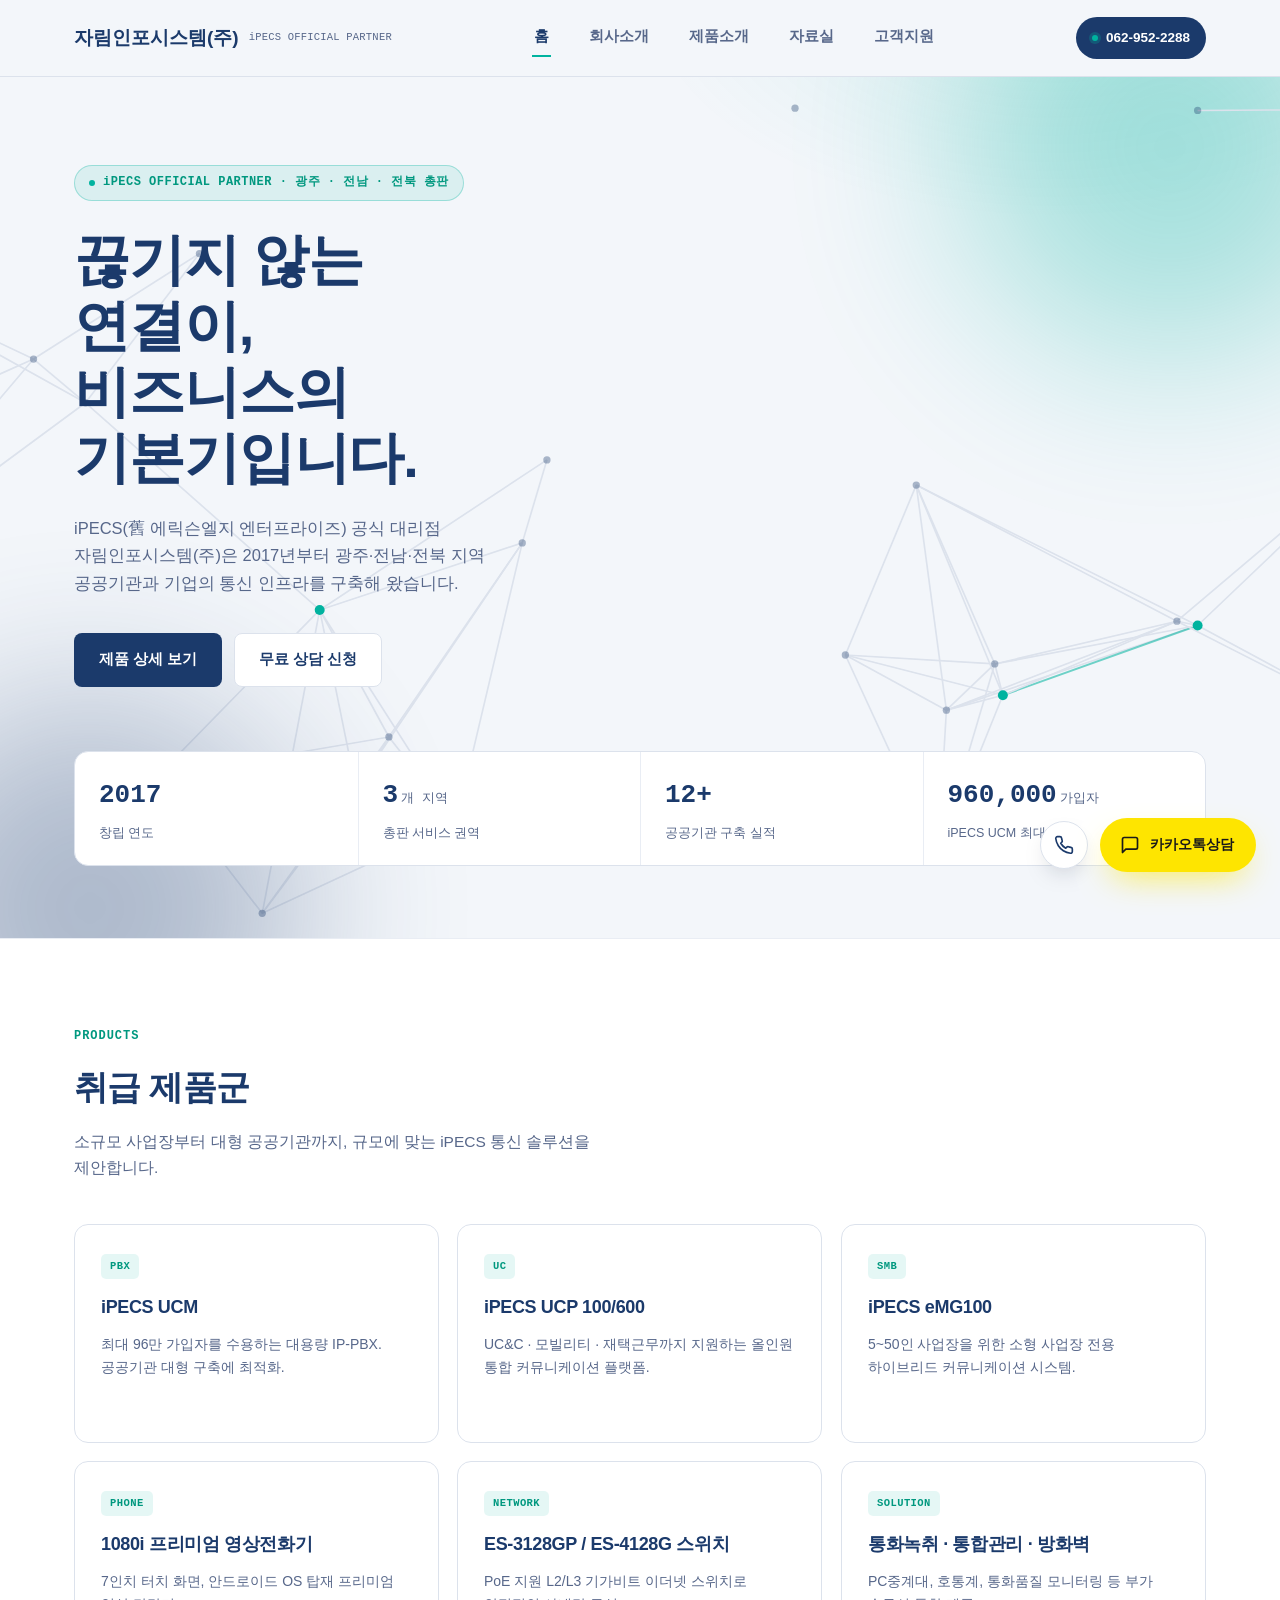
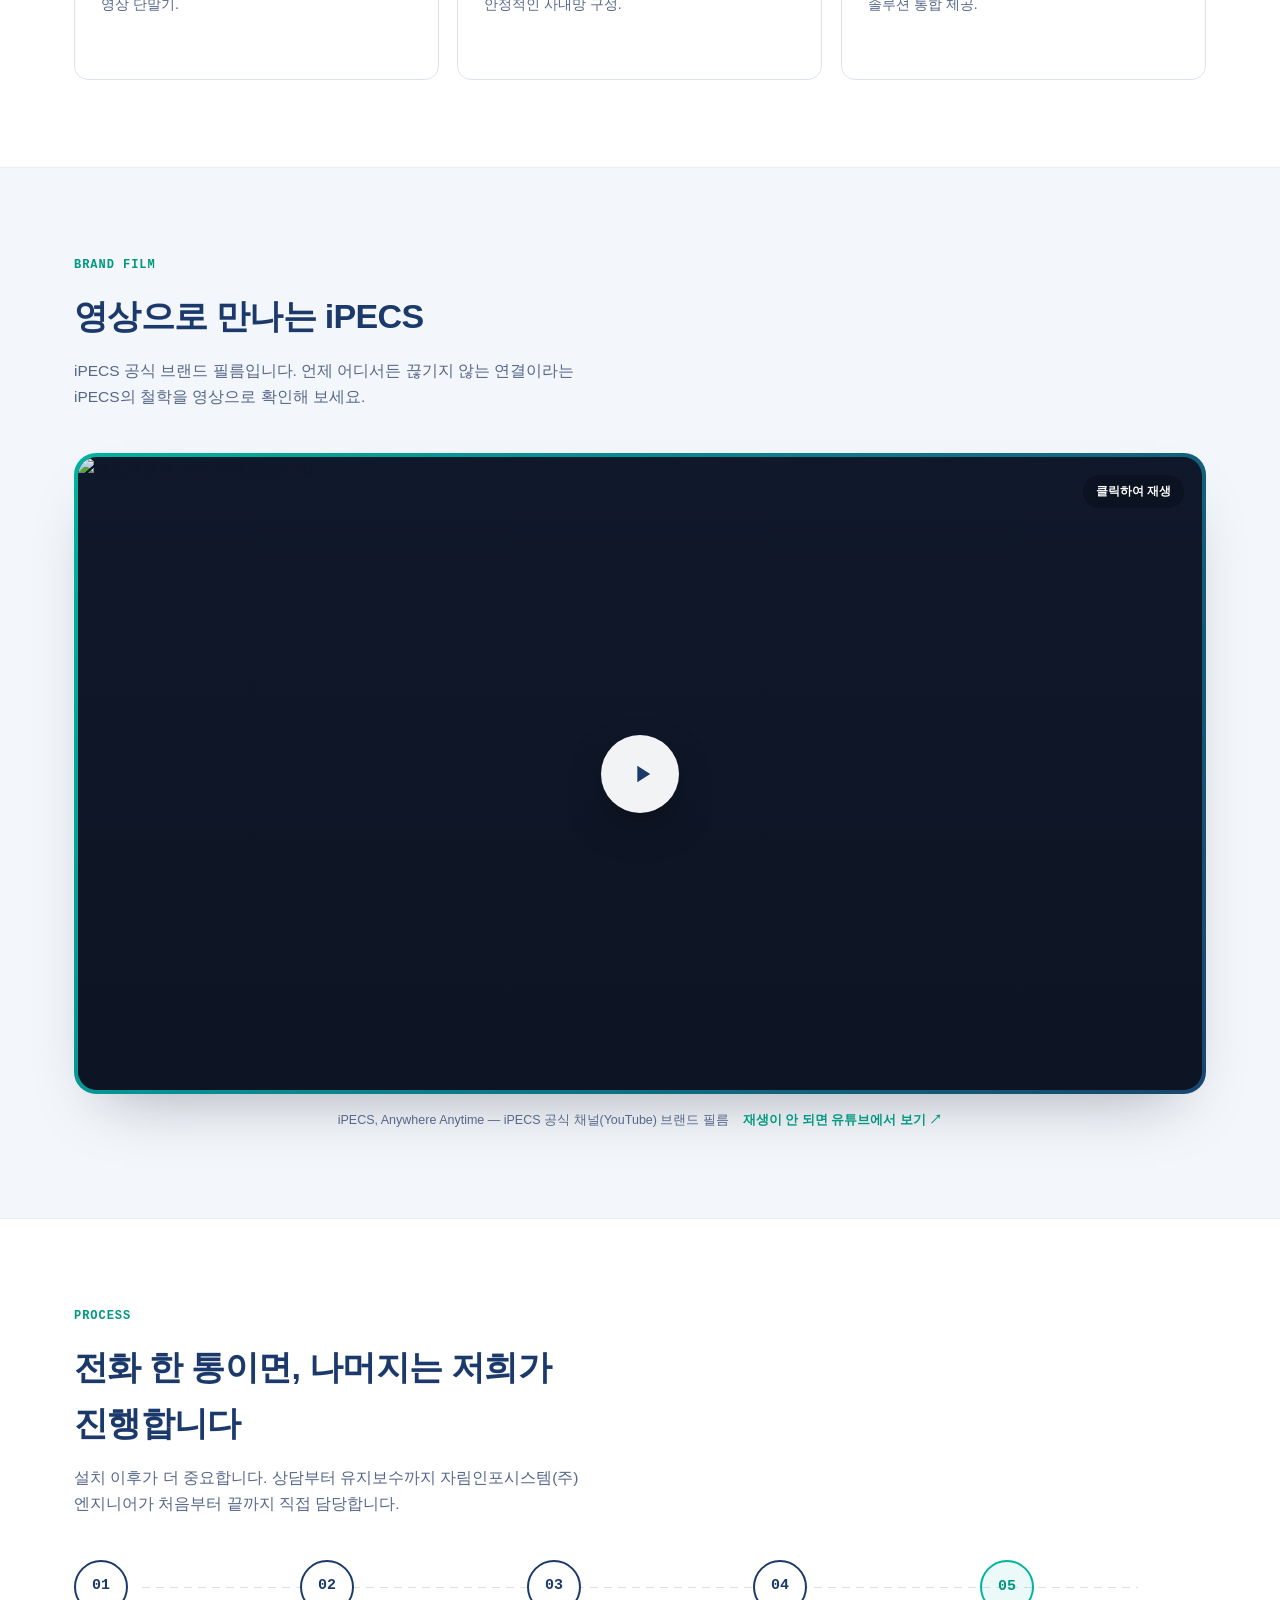
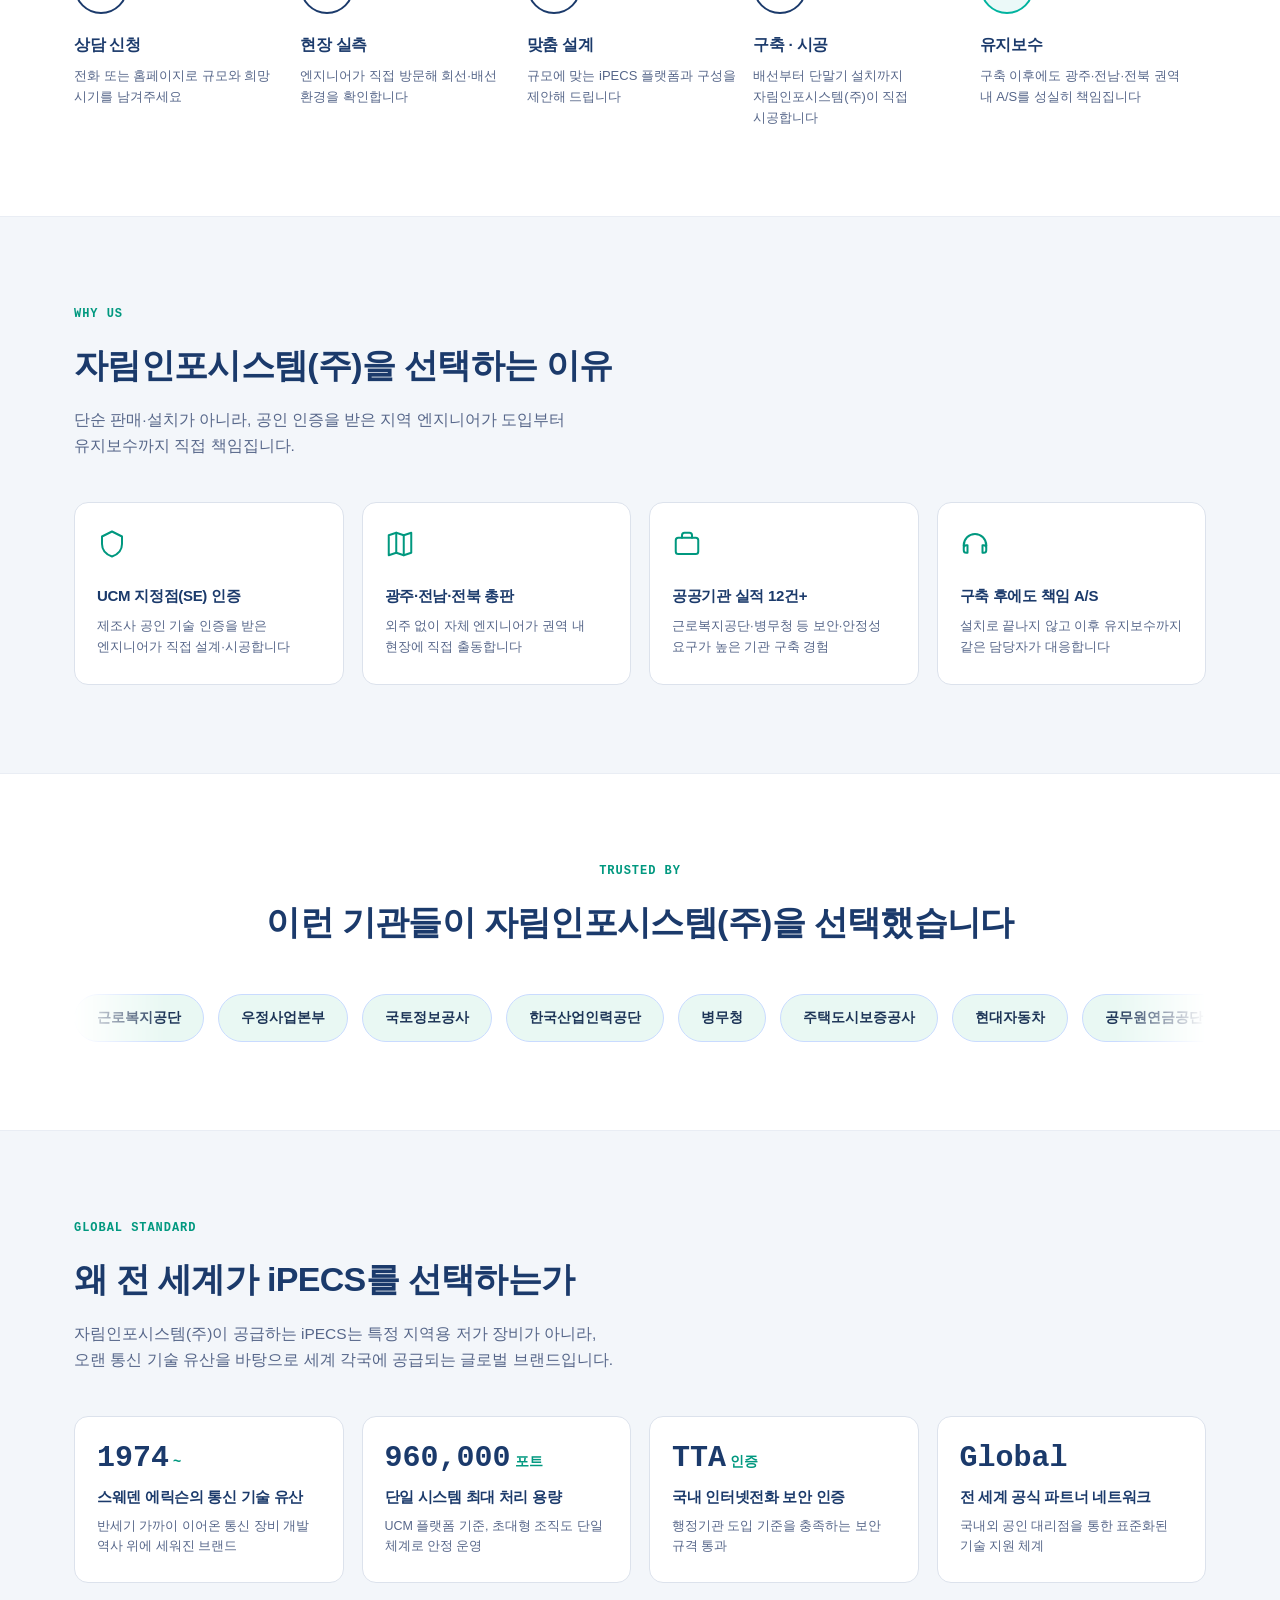
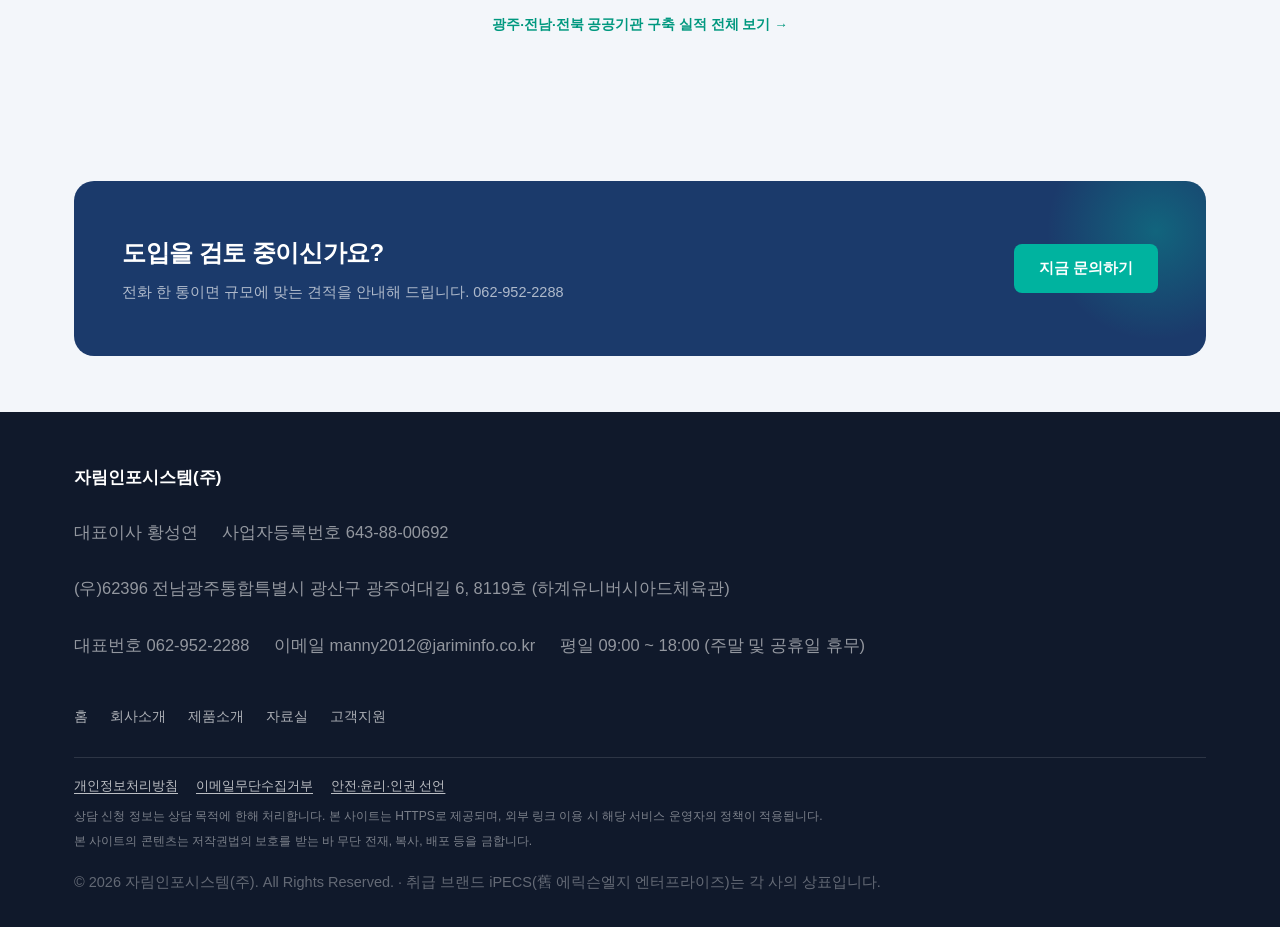
==== commit 5e2ad082: "Add files via upload" ====
--- a/index.html
+++ b/index.html
@@ -57,6 +57,7 @@
 
 <div id="site-header-mount"></div>
 
+<main id="main-content">
 <section class="hero">
   <div id="hero-node-field"></div>
   <div class="wrap">
@@ -116,6 +117,7 @@
     <div id="cta-band-mount"></div>
   </div>
 </section>
+</main>
 
 <div id="site-footer-mount"></div>
 
--- a/css/style.css
+++ b/css/style.css
@@ -827,6 +827,13 @@
 .footer-nav { display: flex; gap: 22px; flex-wrap: wrap; }
 .footer-nav a { color: rgba(255,255,255,0.65); font-size: 13.5px; }
 .footer-nav a:hover { color: var(--white); }
+.footer-nav--primary { align-self: flex-start; padding-top: 4px; }
+.footer-policies { padding: 18px 0 0; }
+.footer-policy-nav { display: flex; gap: 18px; flex-wrap: wrap; }
+.footer-policy-nav a { color: rgba(255,255,255,0.72); font-size: 12.5px; text-decoration: underline; text-underline-offset: 3px; }
+.footer-policy-nav a:hover { color: var(--white); }
+.footer-assurance, .footer-copyright-notice { margin: 10px 0 0; color: rgba(255,255,255,0.45); font-size: 12px; line-height: 1.7; }
+.footer-copyright-notice { margin-top: 4px; }
 .footer-meta {
   margin-top: 22px;
   line-height: 2.1;
@@ -840,6 +847,9 @@
   .main-nav { position: fixed; inset: 76px 0 auto 0; background: var(--white); flex-direction: column; align-items: flex-start; padding: 18px 24px; gap: 4px; border-bottom: 1px solid var(--line); transform: translateY(-8px); opacity: 0; pointer-events: none; transition: all .18s ease; }
   .main-nav.open { transform: translateY(0); opacity: 1; pointer-events: auto; }
   .main-nav a { width: 100%; padding: 12px 0; border-bottom: 1px solid var(--line-2); }
+  .footer-top { gap: 24px; }
+  .footer-nav--primary { width: 100%; padding-top: 0; }
+  .footer-nav--primary a { font-size: 14px; }
   .header-cta { display: none; }
   .nav-toggle {
     display: inline-flex; align-items: center; justify-content: center;
@@ -1067,6 +1077,26 @@
 .qf-field input:focus, .qf-field select:focus, .qf-field textarea:focus {
   outline: none; border-color: var(--signal); background: var(--white);
 }
+.qf-privacy-box {
+  margin: 4px 0 14px;
+  padding: 12px 13px;
+  border: 1px solid var(--line);
+  border-radius: 10px;
+  background: #f8fafc;
+}
+.qf-consent { display: flex; align-items: flex-start; gap: 8px; font-size: 12.5px; line-height: 1.5; color: var(--navy); cursor: pointer; }
+.qf-consent input { width: 16px; height: 16px; margin: 1px 0 0; accent-color: var(--navy); flex: 0 0 auto; }
+.qf-consent strong { color: var(--signal-d); }
+.qf-overseas-consent { margin-top: 8px; }
+.qf-consent small { color: var(--steel); font-size: 11px; line-height: 1.45; }
+.qf-privacy-details { margin-top: 8px; font-size: 11.5px; color: var(--steel); line-height: 1.55; }
+.qf-privacy-details summary { cursor: pointer; color: var(--navy); font-weight: 700; }
+.qf-privacy-details dl { margin: 9px 0 0; }
+.qf-privacy-details dl > div { display: grid; grid-template-columns: 54px 1fr; gap: 8px; padding: 3px 0; }
+.qf-privacy-details dt { font-weight: 700; color: var(--navy); }
+.qf-privacy-details dd { margin: 0; }
+.qf-privacy-details p { margin: 8px 0 0; }
+.qf-policy-link { display: inline-block; margin-top: 7px; color: var(--navy); font-weight: 700; text-decoration: underline; text-underline-offset: 2px; }
 .qf-submit { width: 100%; margin-top: 4px; padding: 14px; font-size: 14.5px; }
 .qf-submit:disabled { opacity: .65; cursor: not-allowed; }
 .qf-trust { list-style: none; margin: 16px 0 0; padding: 0; display: flex; flex-direction: column; gap: 6px; }
@@ -1075,6 +1105,10 @@
 }
 .qf-trust li::before {
   content: '✓'; position: absolute; left: 0; color: var(--signal-d); font-weight: 700;
+}
+@media (max-width: 480px) {
+  .qf-modal { padding: 28px 20px 22px; }
+  .qf-privacy-details dl > div { grid-template-columns: 50px 1fr; }
 }
 .qf-success { text-align: center; padding: 20px 0 6px; }
 .qf-success svg { width: 52px; height: 52px; color: var(--signal-d); margin-bottom: 16px; }
